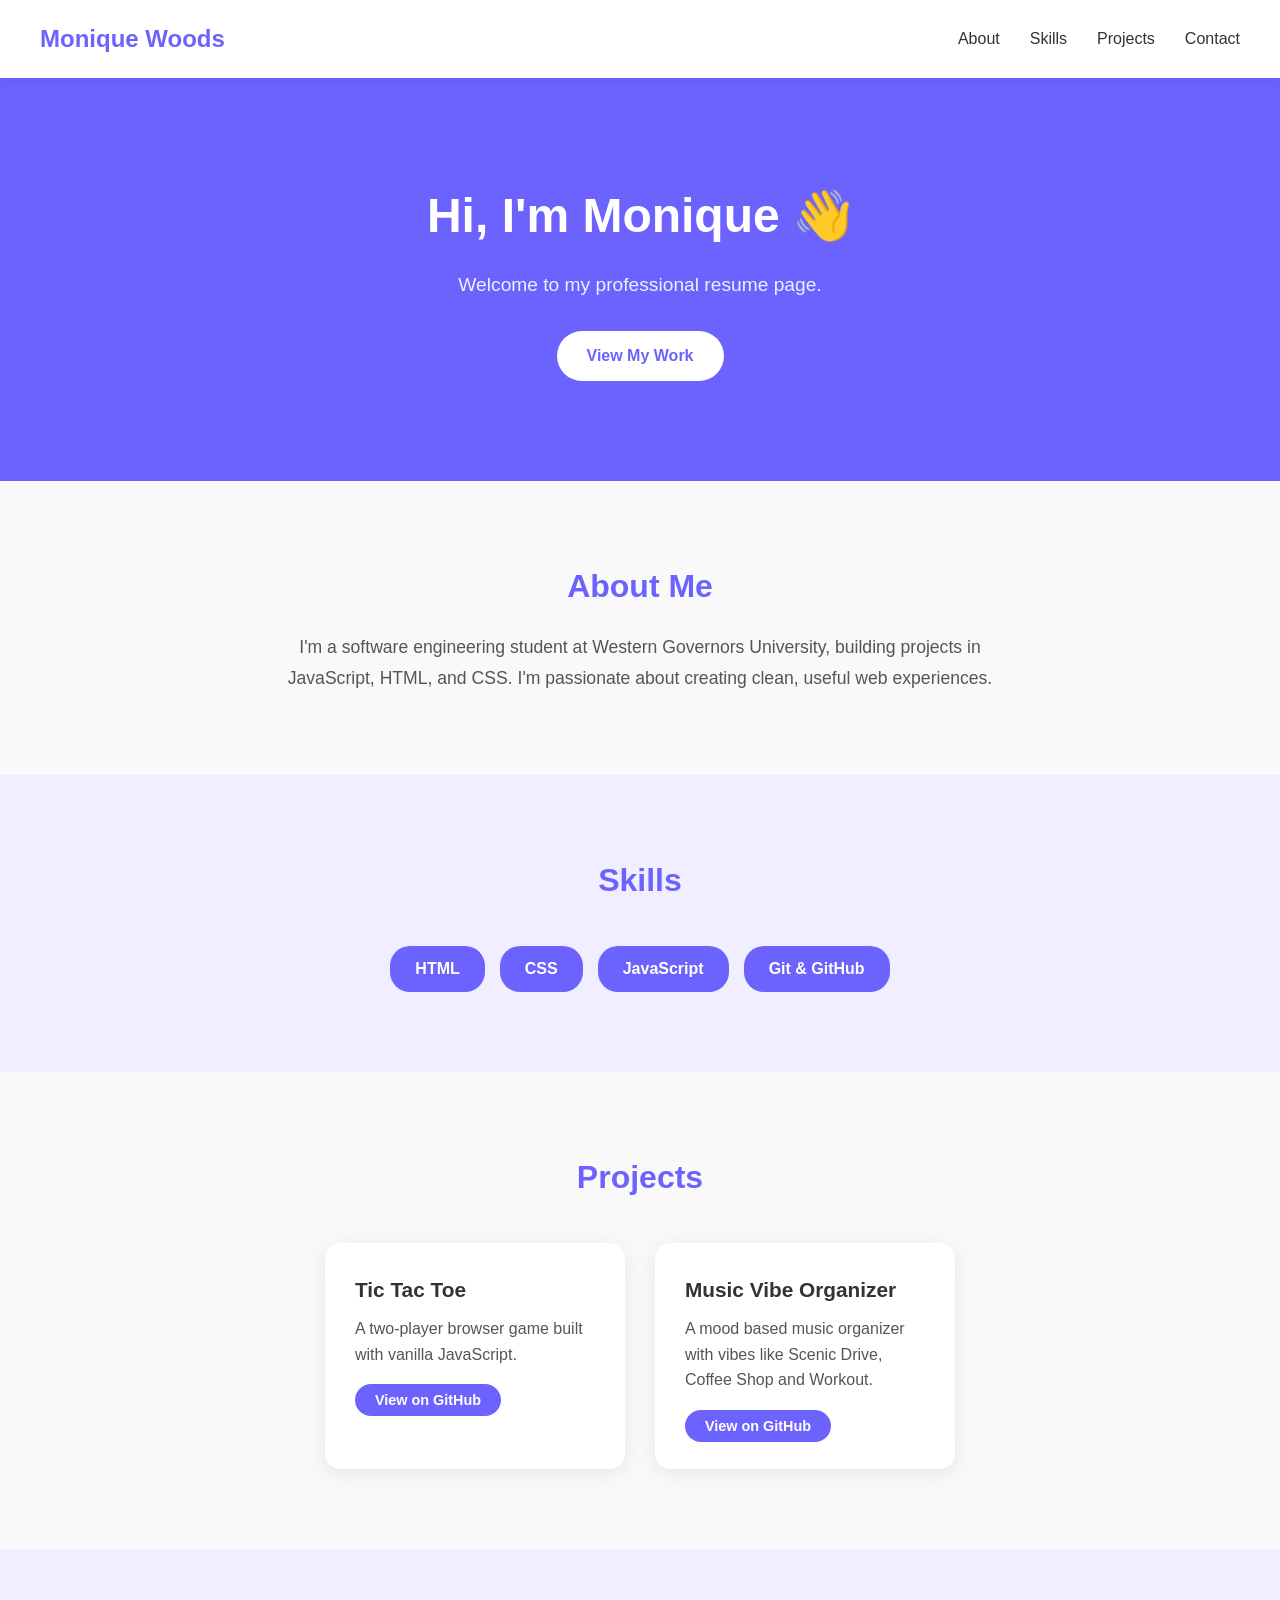
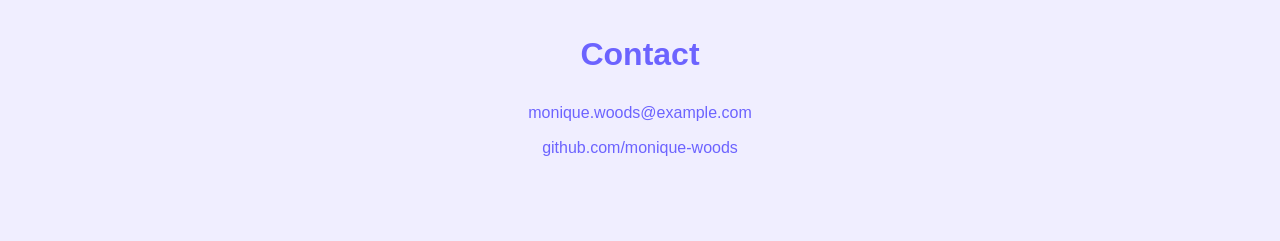
==== index.html @ 3922019b "rename to index.html" ====
<!DOCTYPE html>
<html lang="en">
  <head>
    <meta charset="UTF-8" />
    <meta name="viewport" content="width=device-width, initial-scale=1.0" />
    <title>Monique Woods | Software Engineer</title>
    <link rel="stylesheet" href="css/styles.css" />
  </head>
  <body>

    <!-- NAVIGATION -->
    <nav>
      <span class="logo">Monique Woods</span>
      <ul>
        <li><a href="#about">About</a></li>
        <li><a href="#skills">Skills</a></li>
        <li><a href="#projects">Projects</a></li>
        <li><a href="#contact">Contact</a></li>
      </ul>
    </nav>

    <!-- HERO SECTION -->
    <section id="hero">
      <h1>Hi, I'm Monique 👋</h1>
      <p>Welcome to my professional resume page.</p>
      <a href="#projects">View My Work</a>
    </section>

    <!-- ABOUT SECTION -->
    <section id="about">
      <h2>About Me</h2>
      <p>
        I'm a software engineering student at Western Governors University,
        building projects in JavaScript, HTML, and CSS. I'm passionate about
        creating clean, useful web experiences.
      </p>
    </section>

    <!-- SKILLS SECTION -->
    <section id="skills">
      <h2>Skills</h2>
      <ul>
        <li>HTML</li>
        <li>CSS</li>
        <li>JavaScript</li>
        <li>Git & GitHub</li>
      </ul>
    </section>

    <!-- PROJECTS SECTION -->
    <section id="projects">
      <h2>Projects</h2>
      <div class="project-cards">
        <div class="project-card">
          <h3>Tic Tac Toe</h3>
          <p>A two-player browser game built with vanilla JavaScript.</p>
          <a href="#">View on GitHub</a>
        </div>
        <div class="project-card">
          <h3>Music Vibe Organizer</h3>
          <p>A mood based music organizer with vibes like Scenic Drive, Coffee Shop and Workout.</p>
          <a href="#">View on GitHub</a>
        </div>
      </div>
    </section>

    <!-- CONTACT SECTION -->
    <section id="contact">
      <h2>Contact</h2>
      <ul>
        <li><a href="mailto:monique.woods@example.com">monique.woods@example.com</a></li>
        <li><a href="https://github.com/monique-woods">github.com/monique-woods</a></li>
      </ul>
    </section>

    <script src="script.js"></script>
  </body>
</html>
---- css/styles.css ----
/* ===== RESET & BASE ===== */
* {
  margin: 0;
  padding: 0;
  box-sizing: border-box;
}

body {
  font-family: 'Segoe UI', Tahoma, Geneva, Verdana, sans-serif;
  background-color: #f9f9f9;
  color: #333;
  line-height: 1.6;
}

a {
  text-decoration: none;
  color: inherit;
}

/* ===== NAVIGATION ===== */
nav {
  display: flex;
  justify-content: space-between;
  align-items: center;
  padding: 20px 40px;
  background-color: #ffffff;
  box-shadow: 0 2px 10px rgba(0, 0, 0, 0.08);
  position: sticky;
  top: 0;
  z-index: 100;
}

nav .logo {
  font-size: 1.5rem;
  font-weight: 700;
  color: #6c63ff;
}

nav ul {
  list-style: none;
  display: flex;
  gap: 30px;
}

nav ul li a {
  font-size: 1rem;
  color: #333;
  font-weight: 500;
  transition: color 0.3s ease;
}

nav ul li a:hover {
  color: #6c63ff;
}

/* ===== HERO SECTION ===== */
#hero {
  display: flex;
  flex-direction: column;
  align-items: center;
  justify-content: center;
  text-align: center;
  padding: 100px 20px;
  background-color: #6c63ff;
  color: #ffffff;
}

#hero h1 {
  font-size: 3rem;
  margin-bottom: 15px;
}

#hero p {
  font-size: 1.2rem;
  margin-bottom: 30px;
  opacity: 0.9;
}

#hero a {
  background-color: #ffffff;
  color: #6c63ff;
  padding: 12px 30px;
  border-radius: 30px;
  font-weight: 700;
  font-size: 1rem;
  transition: background-color 0.3s ease;
}

#hero a:hover {
  background-color: #f0eeff;
}

/* ===== ABOUT SECTION ===== */
#about {
  padding: 80px 40px;
  max-width: 800px;
  margin: 0 auto;
  text-align: center;
}

#about h2 {
  font-size: 2rem;
  margin-bottom: 20px;
  color: #6c63ff;
}

#about p {
  font-size: 1.1rem;
  color: #555;
  line-height: 1.8;
}

/* ===== SKILLS SECTION ===== */
#skills {
  padding: 80px 40px;
  background-color: #f0eeff;
  text-align: center;
}

#skills h2 {
  font-size: 2rem;
  margin-bottom: 40px;
  color: #6c63ff;
}

#skills ul {
  list-style: none;
  display: flex;
  flex-wrap: wrap;
  justify-content: center;
  gap: 15px;
}

#skills ul li {
  background-color: #6c63ff;
  color: #ffffff;
  padding: 10px 25px;
  border-radius: 20px;
  font-size: 1rem;
  font-weight: 600;
}

/* ===== PROJECTS SECTION ===== */
#projects {
  padding: 80px 40px;
  text-align: center;
}

#projects h2 {
  font-size: 2rem;
  margin-bottom: 40px;
  color: #6c63ff;
}

.project-cards {
  display: flex;
  flex-wrap: wrap;
  justify-content: center;
  gap: 30px;
}

.project-card {
  background-color: #ffffff;
  border-radius: 15px;
  padding: 30px;
  width: 300px;
  box-shadow: 0 4px 20px rgba(0, 0, 0, 0.08);
  transition: transform 0.3s ease;
  text-align: left;
}

.project-card:hover {
  transform: translateY(-8px);
}

.project-card h3 {
  font-size: 1.3rem;
  margin-bottom: 10px;
  color: #333;
}

.project-card p {
  font-size: 1rem;
  color: #555;
  margin-bottom: 20px;
  line-height: 1.6;
}

.project-card a {
  background-color: #6c63ff;
  color: #ffffff;
  padding: 8px 20px;
  border-radius: 20px;
  font-size: 0.9rem;
  font-weight: 600;
  transition: background-color 0.3s ease;
}

.project-card a:hover {
  background-color: #574fd6;
}

/* ===== CONTACT SECTION ===== */
#contact {
  padding: 80px 40px;
  background-color: #f0eeff;
  text-align: center;
}

#contact h2 {
  font-size: 2rem;
  margin-bottom: 20px;
  color: #6c63ff;
}

#contact ul {
  list-style: none;
  display: flex;
  flex-direction: column;
  gap: 10px;
}

#contact ul li a {
  color: #6c63ff;
  font-size: 1rem;
  font-weight: 500;
  transition: color 0.3s ease;
}

#contact ul li a:hover {
  color: #574fd6;
}
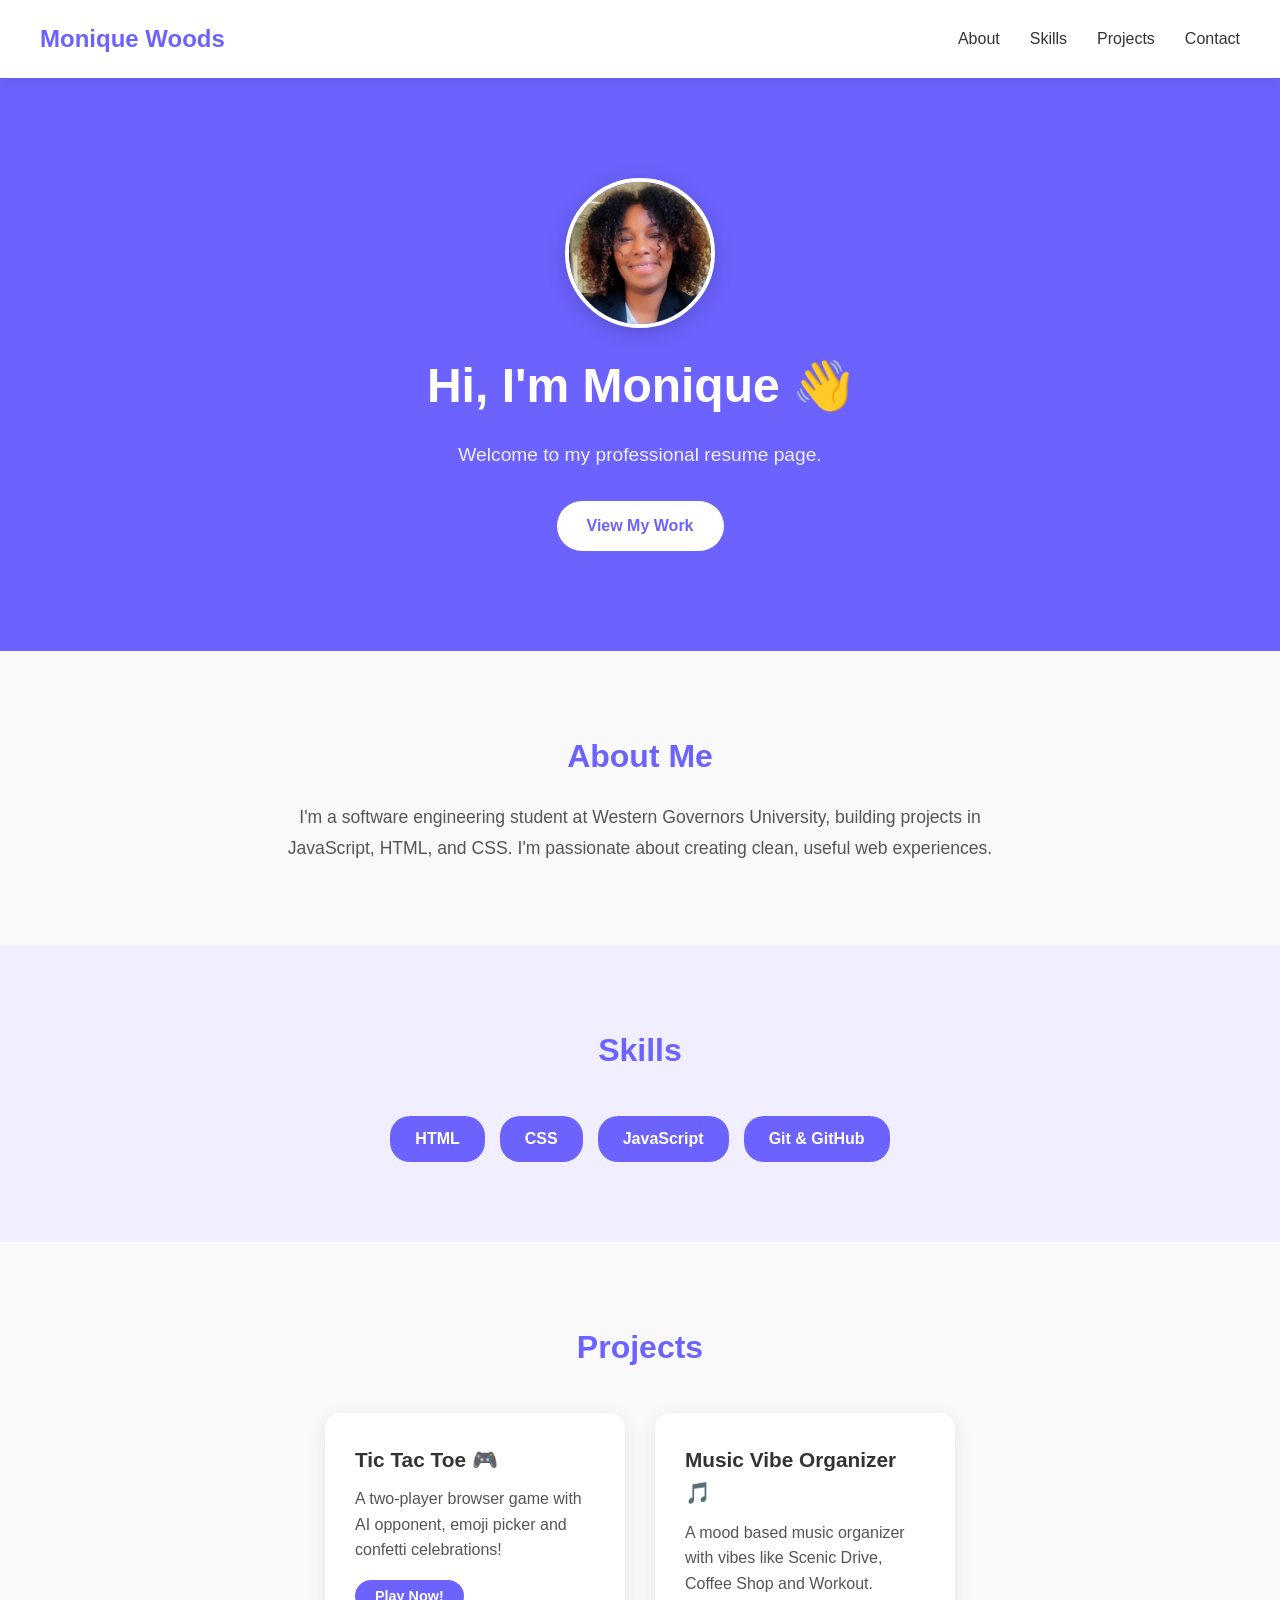
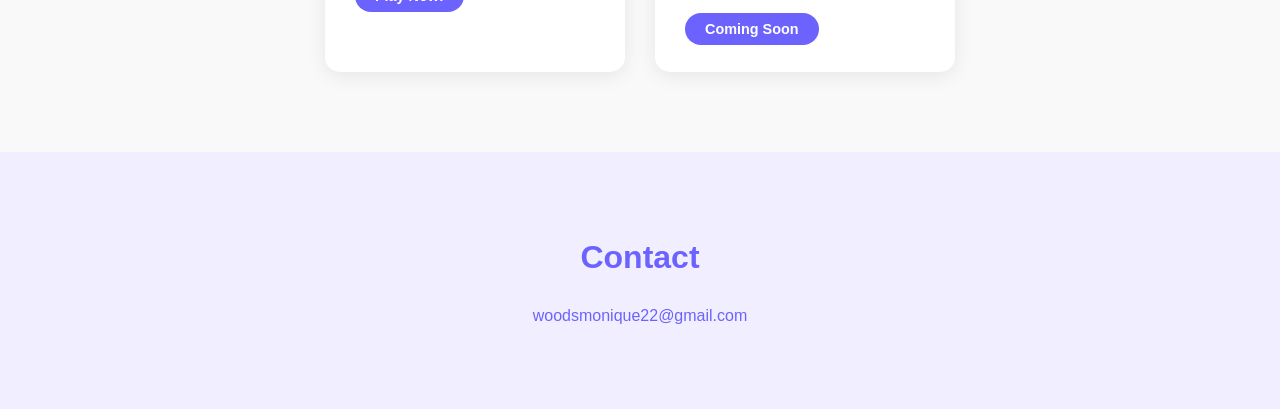
==== commit 0b2bd004: "updated portfolio with tic tac toe link" ====
--- a/index.html
+++ b/index.html
@@ -21,6 +21,7 @@
 
     <!-- HERO SECTION -->
     <section id="hero">
+      <img src="profile.jpg" alt="Monique Woods" />
       <h1>Hi, I'm Monique 👋</h1>
       <p>Welcome to my professional resume page.</p>
       <a href="#projects">View My Work</a>
@@ -48,28 +49,31 @@
     </section>
 
     <!-- PROJECTS SECTION -->
-    <section id="projects">
-      <h2>Projects</h2>
-      <div class="project-cards">
-        <div class="project-card">
-          <h3>Tic Tac Toe</h3>
-          <p>A two-player browser game built with vanilla JavaScript.</p>
-          <a href="#">View on GitHub</a>
-        </div>
-        <div class="project-card">
-          <h3>Music Vibe Organizer</h3>
-          <p>A mood based music organizer with vibes like Scenic Drive, Coffee Shop and Workout.</p>
-          <a href="#">View on GitHub</a>
-        </div>
-      </div>
-    </section>
+<section id="projects">
+  <h2>Projects</h2>
+  <div class="project-cards">
+    <div class="project-card">
+      <h3>Tic Tac Toe 🎮</h3>
+      <p>A two-player browser game with AI opponent,
+      emoji picker and confetti celebrations!</p>
+      <a href="https://woodsmonique22.github.io/tic-tac-toe">
+        Play Now!
+      </a>
+    </div>
+    <div class="project-card">
+      <h3>Music Vibe Organizer 🎵</h3>
+      <p>A mood based music organizer with vibes like 
+      Scenic Drive, Coffee Shop and Workout.</p>
+      <a href="#">Coming Soon</a>
+    </div>
+  </div>
+</section>
 
     <!-- CONTACT SECTION -->
     <section id="contact">
       <h2>Contact</h2>
       <ul>
-        <li><a href="mailto:monique.woods@example.com">monique.woods@example.com</a></li>
-        <li><a href="https://github.com/monique-woods">github.com/monique-woods</a></li>
+        <li><a href="mailto:woodsmonique22@gmail.com">woodsmonique22@gmail.com</a></li>
       </ul>
     </section>
 
--- a/css/styles.css
+++ b/css/styles.css
@@ -65,6 +65,17 @@
   color: #ffffff;
 }
 
+/* ADD THE IMAGE CODE RIGHT HERE 👇 */
+#hero img {
+  width: 150px;
+  height: 150px;
+  border-radius: 50%;
+  object-fit: cover;
+  margin-bottom: 20px;
+  border: 4px solid #ffffff;
+  box-shadow: 0 4px 20px rgba(0, 0, 0, 0.2);
+}
+
 #hero h1 {
   font-size: 3rem;
   margin-bottom: 15px;
